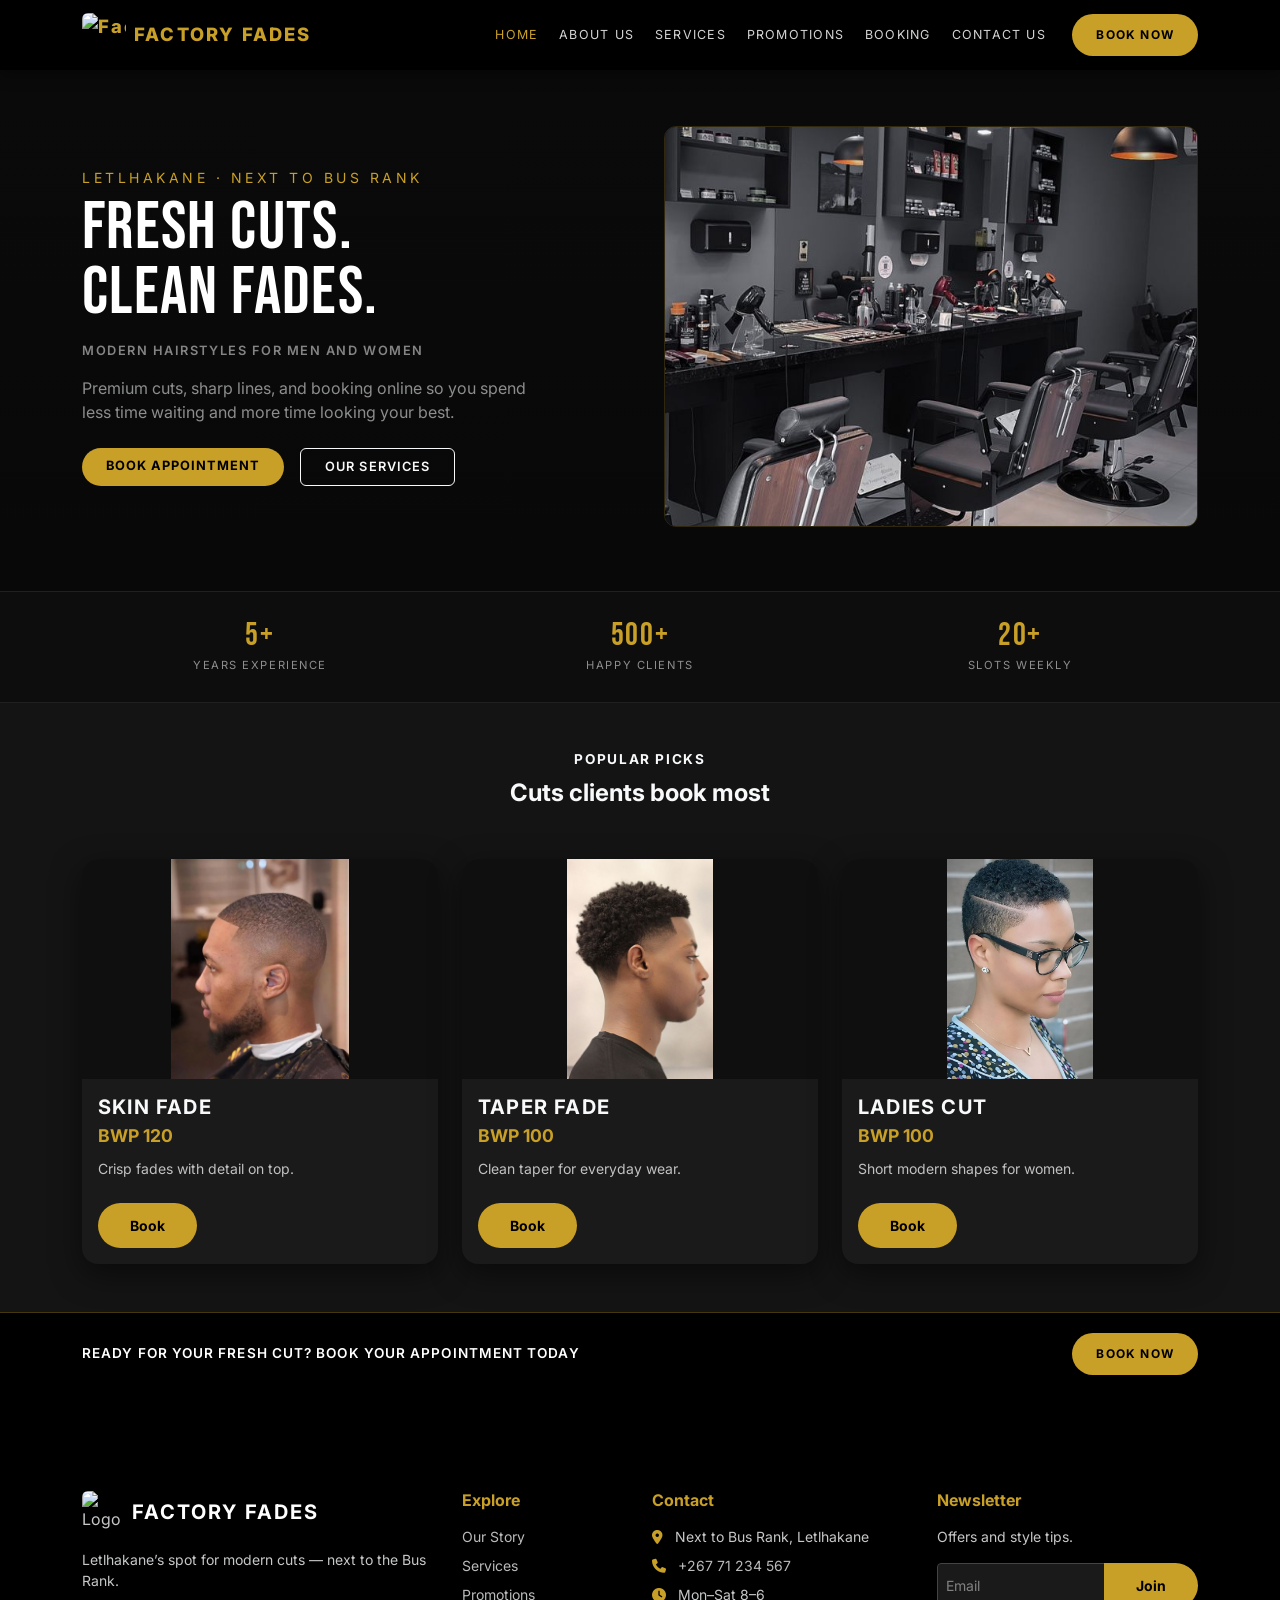
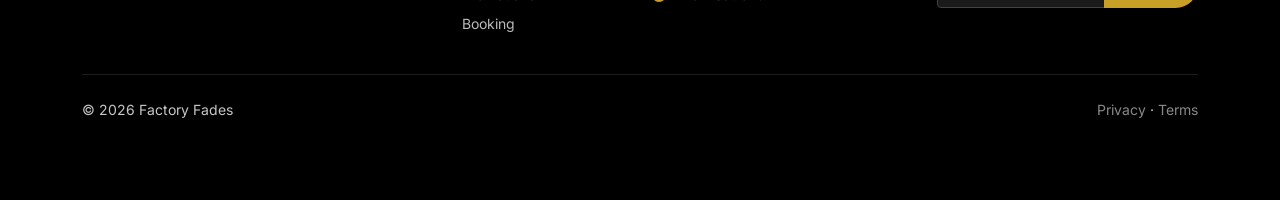
==== Factory Fades/index.html @ 1a67b448 "Update project structure and add new images" ====
<!DOCTYPE html>
<html lang="en">
<head>
    <meta charset="UTF-8">
    <meta name="viewport" content="width=device-width, initial-scale=1.0">
    <title>Factory Fades | Letlhakane #1 Barbershop</title>
    <link rel="preconnect" href="https://fonts.googleapis.com">
    <link rel="preconnect" href="https://fonts.gstatic.com" crossorigin>
    <link href="https://fonts.googleapis.com/css2?family=Bebas+Neue&family=Inter:wght@400;500;600;700&display=swap" rel="stylesheet">
    <link href="https://cdn.jsdelivr.net/npm/bootstrap@5.3.3/dist/css/bootstrap.min.css" rel="stylesheet">
    <link rel="stylesheet" href="https://cdnjs.cloudflare.com/ajax/libs/font-awesome/6.5.1/css/all.min.css">
    <link rel="stylesheet" href="style.css">
    <link rel="icon" href="assets/images/logo.svg" type="image/svg+xml">
</head>
<body>
    <nav class="navbar navbar-expand-lg navbar-dark sticky-top nav-uppercase">
        <div class="container">
            <a class="navbar-brand d-flex align-items-center" href="index.html">
                <img src="assets/images/logo.svg" alt="Factory Fades Logo" width="44" height="44" class="rounded-2">
                <span class="ms-2 d-none d-sm-inline">FACTORY FADES</span>
            </a>
            <button class="navbar-toggler" type="button" data-bs-toggle="collapse" data-bs-target="#navbarNav" aria-controls="navbarNav" aria-expanded="false" aria-label="Toggle navigation">
                <span class="navbar-toggler-icon"></span>
            </button>
            <div class="collapse navbar-collapse" id="navbarNav">
                <ul class="navbar-nav ms-auto">
                    <li class="nav-item"><a class="nav-link active" href="index.html">Home</a></li>
                    <li class="nav-item"><a class="nav-link" href="about.html">About Us</a></li>
                    <li class="nav-item"><a class="nav-link" href="services.html">Services</a></li>
                    <li class="nav-item"><a class="nav-link" href="promotions.html">Promotions</a></li>
                    <li class="nav-item"><a class="nav-link" href="booking.html">Booking</a></li>
                    <li class="nav-item"><a class="nav-link" href="contact.html">Contact Us</a></li>
                </ul>
                <div class="ms-lg-3 mt-3 mt-lg-0">
                    <a href="booking.html" class="btn btn-gold btn-sm px-4 text-uppercase fw-bold" style="letter-spacing: 0.1em; font-size: 0.75rem;">Book Now</a>
                </div>
            </div>
        </div>
    </nav>

    <header class="hero-split">
        <div class="container">
            <div class="row align-items-center g-4 g-lg-5">
                <div class="col-lg-6">
                    <p class="small text-uppercase text-gold mb-2" style="letter-spacing: 0.25em;">Letlhakane · Next to Bus Rank</p>
                    <h1 class="hero-display text-white mb-3">Fresh cuts.<br>Clean fades.</h1>
                    <p class="text-uppercase text-white-50 fw-semibold mb-3" style="letter-spacing: 0.12em; font-size: 0.8rem;">Modern hairstyles for men and women</p>
                    <p class="text-muted mb-4" style="max-width: 28rem;">Premium cuts, sharp lines, and booking online so you spend less time waiting and more time looking your best.</p>
                    <div class="d-flex flex-wrap gap-3">
                        <a href="booking.html" class="btn btn-gold px-4 py-2 fw-bold text-uppercase" style="letter-spacing: 0.08em; font-size: 0.8rem;">Book appointment</a>
                        <a href="services.html" class="btn btn-outline-light px-4 py-2 fw-semibold text-uppercase" style="letter-spacing: 0.08em; font-size: 0.8rem;">Our services</a>
                    </div>
                </div>
                <div class="col-lg-6">
                    <div class="hero-visual mx-lg-0 mx-auto">
                        <img src="images/Jaques barbershop.jpg" alt="Factory Fades team and clients in the shop" loading="eager">
                    </div>
                </div>
            </div>
        </div>
    </header>

    <section class="stats-strip">
        <div class="container">
            <div class="row justify-content-center">
                <div class="col-4 col-md-4">
                    <div class="stat-item">
                        <div class="num">5+</div>
                        <div class="lbl">Years experience</div>
                    </div>
                </div>
                <div class="col-4 col-md-4">
                    <div class="stat-item">
                        <div class="num">500+</div>
                        <div class="lbl">Happy clients</div>
                    </div>
                </div>
                <div class="col-4 col-md-4">
                    <div class="stat-item">
                        <div class="num">20+</div>
                        <div class="lbl">Slots weekly</div>
                    </div>
                </div>
            </div>
        </div>
    </section>

    <section class="py-5 bg-light">
        <div class="container">
            <div class="text-center mb-5">
                <h2 class="fw-bold text-uppercase" style="letter-spacing: 0.12em; font-size: 0.85rem; color: var(--gold);">Popular picks</h2>
                <p class="fs-4 fw-bold mb-0 mt-2">Cuts clients book most</p>
            </div>
            <div class="row g-4">
                <div class="col-md-4">
                    <div class="service-card card h-100">
                        <img src="images/skin-fade.jpg.jpg" class="card-img-top" alt="Skin fade">
                        <div class="card-body d-flex flex-column">
                            <h5 class="text-uppercase mb-1" style="letter-spacing: 0.06em;">Skin fade</h5>
                            <span class="price mb-2">BWP 120</span>
                            <p class="text-muted small flex-grow-1">Crisp fades with detail on top.</p>
                            <a href="booking.html?service=high-fade" class="btn btn-sm btn-gold mt-2 align-self-start">Book</a>
                        </div>
                    </div>
                </div>
                <div class="col-md-4">
                    <div class="service-card card h-100">
                        <img src="images/taper.jpg.jpg" class="card-img-top" alt="Taper fade">
                        <div class="card-body d-flex flex-column">
                            <h5 class="text-uppercase mb-1" style="letter-spacing: 0.06em;">Taper fade</h5>
                            <span class="price mb-2">BWP 100</span>
                            <p class="text-muted small flex-grow-1">Clean taper for everyday wear.</p>
                            <a href="booking.html?service=textured-crop" class="btn btn-sm btn-gold mt-2 align-self-start">Book</a>
                        </div>
                    </div>
                </div>
                <div class="col-md-4">
                    <div class="service-card card h-100">
                        <img src="images/ladies.jpg.jpg" class="card-img-top" alt="Ladies cut">
                        <div class="card-body d-flex flex-column">
                            <h5 class="text-uppercase mb-1" style="letter-spacing: 0.06em;">Ladies cut</h5>
                            <span class="price mb-2">BWP 100</span>
                            <p class="text-muted small flex-grow-1">Short modern shapes for women.</p>
                            <a href="booking.html?service=short-bob" class="btn btn-sm btn-gold mt-2 align-self-start">Book</a>
                        </div>
                    </div>
                </div>
            </div>
        </div>
    </section>

    <div class="cta-strip">
        <div class="container cta-inner">
            <p class="text-white">Ready for your fresh cut? Book your appointment today</p>
            <a href="booking.html" class="btn btn-gold btn-sm px-4 text-uppercase fw-bold" style="letter-spacing: 0.1em; font-size: 0.75rem;">Book Now</a>
        </div>
    </div>

    <footer>
        <div class="container py-5">
            <div class="row g-4">
                <div class="col-lg-4">
                    <div class="d-flex align-items-center mb-3">
                        <img src="assets/images/logo.svg" alt="Logo" width="42" height="42" class="rounded-2 me-2">
                        <span class="fw-bold text-white fs-5" style="letter-spacing: 0.1em;">FACTORY FADES</span>
                    </div>
                    <p class="small">Letlhakane’s spot for modern cuts — next to the Bus Rank.</p>
                </div>
                <div class="col-lg-2 col-md-4">
                    <h5>Explore</h5>
                    <ul class="list-unstyled small">
                        <li class="mb-2"><a href="about.html">Our Story</a></li>
                        <li class="mb-2"><a href="services.html">Services</a></li>
                        <li class="mb-2"><a href="promotions.html">Promotions</a></li>
                        <li class="mb-2"><a href="booking.html">Booking</a></li>
                    </ul>
                </div>
                <div class="col-lg-3 col-md-4">
                    <h5>Contact</h5>
                    <ul class="list-unstyled small">
                        <li class="mb-2"><i class="fas fa-map-marker-alt me-2 text-gold"></i> Next to Bus Rank, Letlhakane</li>
                        <li class="mb-2"><i class="fas fa-phone me-2 text-gold"></i> <a href="tel:+26771234567">+267 71 234 567</a></li>
                        <li><i class="fas fa-clock me-2 text-gold"></i> Mon–Sat 8–6</li>
                    </ul>
                </div>
                <div class="col-lg-3 col-md-4">
                    <h5>Newsletter</h5>
                    <p class="small">Offers and style tips.</p>
                    <div class="input-group">
                        <input type="email" class="form-control form-control-sm" placeholder="Email" aria-label="Newsletter email">
                        <button class="btn btn-gold btn-sm" type="button">Join</button>
                    </div>
                </div>
            </div>
            <hr class="my-4 border-secondary">
            <div class="row align-items-center">
                <div class="col-md-6 text-center text-md-start small">&copy; 2026 Factory Fades</div>
                <div class="col-md-6 text-center text-md-end small mt-2 mt-md-0">
                    <a href="#" class="text-decoration-none text-muted">Privacy</a> · <a href="#" class="text-decoration-none text-muted">Terms</a>
                </div>
            </div>
        </div>
    </footer>

    <button type="button" id="scrollTopBtn" class="scroll-top-btn" title="Back to top" aria-label="Back to top"><i class="fas fa-arrow-up" aria-hidden="true"></i></button>

    <script src="https://cdn.jsdelivr.net/npm/bootstrap@5.3.3/dist/js/bootstrap.bundle.min.js"></script>
    <script src="script.js"></script>
</body>
</html>
---- Factory Fades/style.css ----
/* Factory Fades - Premium Black Theme */
:root {
  --gold: #C9A027;
  --black: #000000;
  --dark: #0F0F0F;
  --charcoal: #1A1A1A;
  --text: #F8F9FA;
}

body {
  font-family: 'Inter', 'Segoe UI', system-ui, -apple-system, sans-serif;
  background-color: var(--black) !important;
  color: var(--text);
}

.hero-display {
  font-family: 'Bebas Neue', 'Impact', sans-serif;
  letter-spacing: 0.02em;
  line-height: 0.95;
  font-size: clamp(2.75rem, 8vw, 4.25rem);
  font-weight: 400;
  text-transform: uppercase;
}

h1, h2, h3, h4, h5 {
  color: var(--text);
  font-weight: 700;
}

.bg-gold {
  background-color: var(--gold) !important;
}

.text-gold {
  color: var(--gold) !important;
}

.border-gold {
  border-color: var(--gold) !important;
}

.navbar {
  background-color: var(--black) !important;
  box-shadow: 0 4px 15px rgba(0,0,0,0.4);
}

.navbar .nav-link {
  color: rgba(248, 249, 250, 0.85) !important;
}

.navbar .nav-link:hover,
.navbar .nav-link.active {
  color: var(--gold) !important;
}

.navbar-brand {
  color: var(--gold) !important;
  font-weight: 800;
  font-size: 1.15rem;
  letter-spacing: 0.12em;
}

.nav-uppercase .nav-link {
  font-size: 0.78rem;
  letter-spacing: 0.1em;
  text-transform: uppercase;
  padding: 0.5rem 0.65rem !important;
}

.hero {
  background-size: cover;
  background-position: center;
  min-height: 650px;
  position: relative;
  display: flex;
  align-items: center;
}

.hero .container {
  position: relative;
  z-index: 2;
}

.hero::before {
  content: '';
  position: absolute;
  top: 0; left: 0; right: 0; bottom: 0;
  background: rgba(15,15,15,0.85);
  z-index: 1;
}

.hero-content {
  position: relative;
  z-index: 2;
  padding: 4rem 0;
}

/* Wireframe-style split hero (full-bleed, no dark overlay on whole section) */
.hero-split {
  min-height: auto;
  padding: 3.5rem 0 4rem;
  background: linear-gradient(180deg, #0a0a0a 0%, #080808 100%);
}

.hero-split::before {
  display: none;
}

.hero-split .hero-visual {
  border-radius: 12px;
  overflow: hidden;
  border: 1px solid rgba(201, 160, 39, 0.2);
  aspect-ratio: 4/3;
  max-height: 420px;
}

.hero-split .hero-visual img {
  width: 100%;
  height: 100%;
  object-fit: cover;
}

/* Generic responsive hero images (used on About/Booking/Contact) */
.hero-visual img {
  width: 100%;
  height: auto;
  display: block;
}

.stats-strip {
  border-top: 1px solid rgba(255,255,255,0.08);
  border-bottom: 1px solid rgba(255,255,255,0.08);
  background: #0d0d0d;
}

.stat-item {
  text-align: center;
  padding: 1.75rem 0.5rem;
}

.stat-item .num {
  font-family: 'Bebas Neue', sans-serif;
  font-size: 2rem;
  color: var(--gold);
  line-height: 1;
  letter-spacing: 0.05em;
}

.stat-item .lbl {
  font-size: 0.7rem;
  text-transform: uppercase;
  letter-spacing: 0.14em;
  color: rgba(248, 249, 250, 0.55);
  margin-top: 0.35rem;
}

.cta-strip {
  background: #000;
  border-top: 1px solid rgba(201, 160, 39, 0.35);
  padding: 1.25rem 0;
}

.cta-strip .cta-inner {
  display: flex;
  flex-wrap: wrap;
  align-items: center;
  justify-content: space-between;
  gap: 1rem;
}

.cta-strip p {
  margin: 0;
  font-size: 0.85rem;
  letter-spacing: 0.08em;
  text-transform: uppercase;
  font-weight: 600;
}

.page-intro {
  padding: 3rem 0 2rem;
  background: linear-gradient(180deg, #0f0f0f, #0a0a0a);
  border-bottom: 1px solid rgba(255,255,255,0.06);
}

.page-intro h1 {
  font-family: 'Bebas Neue', sans-serif;
  font-size: clamp(2.5rem, 6vw, 3.5rem);
  letter-spacing: 0.06em;
}

.booking-calendar-panel {
  background: var(--charcoal);
  border: 1px solid #333;
  border-radius: 12px;
  padding: 1.5rem;
  min-height: 420px;
}

.booking-calendar-panel .cal-head {
  display: flex;
  justify-content: space-between;
  align-items: center;
  margin-bottom: 1rem;
  font-weight: 600;
  font-size: 0.9rem;
}

.booking-calendar-panel .cal-grid {
  display: grid;
  grid-template-columns: repeat(7, 1fr);
  gap: 0.35rem;
  text-align: center;
  font-size: 0.75rem;
  align-items: center;
}

.booking-calendar-panel .cal-dow {
  color: rgba(248,249,250,0.45);
  padding: 0.35rem 0;
  font-size: 0.65rem;
  text-transform: uppercase;
}

.booking-calendar-panel .cal-day {
  padding: 0.5rem 0;
  border-radius: 6px;
  color: rgba(248,249,250,0.35);
}

.booking-calendar-panel .cal-day.active {
  background: var(--gold);
  color: var(--black);
  font-weight: 700;
}

.contact-hero-img {
  border-radius: 12px;
  overflow: hidden;
  border: 1px solid rgba(201, 160, 39, 0.2);
  max-height: 280px;
}

.contact-hero-img img {
  width: 100%;
  height: 100%;
  object-fit: cover;
}

.map-embed-clean {
  border-radius: 12px;
  overflow: hidden;
  border: 1px solid #333;
  min-height: 220px;
}

.service-card, .promo-card {
  background-color: var(--charcoal);
  border: none;
  border-radius: 16px;
  overflow: hidden;
  box-shadow: 0 10px 30px rgba(0,0,0,0.5);
  transition: transform 0.25s ease, box-shadow 0.25s ease;
}

.service-card .card-img-top {
  height: 220px;
  width: 100%;
  object-fit: contain; /* Avoid "zoomed" look caused by cover-cropping */
  background: #0f0f0f;
}

/* Smaller haircut thumbnails row (quick services) */
.quick-services-row .service-card .card-img-top {
  height: 110px;
  width: 100%;
  object-fit: contain; /* Avoid blur/zoom from cover-cropping */
}

.service-card:hover {
  transform: translateY(-8px);
  box-shadow: 0 20px 40px rgba(201,160,39,0.25);
}

.price {
  color: var(--gold);
  font-weight: 700;
  font-size: 1.1rem;
}

.btn-gold {
  background-color: var(--gold);
  color: var(--black);
  font-weight: 700;
  padding: 12px 32px;
  border-radius: 50px;
  border: none;
}

.btn-gold:hover {
  background-color: #B38F1F;
  color: var(--black);
  transform: translateY(-2px);
}

.btn-outline-light:hover {
  color: var(--black);
}

section.bg-light {
  background-color: #141414 !important;
}

section.bg-light h2,
section.bg-light .text-muted {
  color: var(--text) !important;
}

section.bg-light .text-muted {
  opacity: 0.75;
}

footer {
  background-color: var(--black);
  color: rgba(248, 249, 250, 0.8);
  padding: 3rem 0 2rem;
}

footer h5 {
  color: var(--gold);
  font-size: 1rem;
  margin-bottom: 1rem;
}

footer a {
  color: rgba(248, 249, 250, 0.75);
  text-decoration: none;
}

footer a:hover {
  color: var(--gold);
}

.scroll-top-btn {
  position: fixed;
  bottom: 1.5rem;
  right: 1.5rem;
  z-index: 1030;
  width: 48px;
  height: 48px;
  border-radius: 50%;
  border: none;
  background: var(--gold);
  color: var(--black);
  cursor: pointer;
  opacity: 0;
  visibility: hidden;
  transition: opacity 0.25s ease, visibility 0.25s ease, transform 0.2s ease;
  display: flex;
  align-items: center;
  justify-content: center;
  font-size: 1.1rem;
  box-shadow: 0 4px 14px rgba(0, 0, 0, 0.35);
}

.scroll-top-btn.visible {
  opacity: 1;
  visibility: visible;
}

.scroll-top-btn:hover {
  background: #B38F1F;
  color: var(--black);
  transform: translateY(-2px);
}

.form-control, .form-select {
  background-color: var(--charcoal);
  border: 1px solid #444;
  color: white;
}

.form-control::placeholder {
  color: rgba(255,255,255,0.45);
}

.form-control:focus, .form-select:focus {
  border-color: var(--gold);
  box-shadow: 0 0 0 0.25rem rgba(201,160,39,0.25);
  background-color: var(--charcoal);
  color: white;
}

.form-label {
  color: var(--text);
}

.form-check-label {
  color: rgba(248, 249, 250, 0.85);
}

.text-muted {
  color: rgba(248, 249, 250, 0.55) !important;
}

.card {
  background-color: var(--charcoal);
  color: var(--text);
}

.modal-content {
  background-color: var(--charcoal);
  color: var(--text);
}

.modal-header.bg-gold .btn-close {
  filter: invert(1);
}

.alert-light {
  background-color: #252525 !important;
  border-color: #444 !important;
  color: var(--text) !important;
}
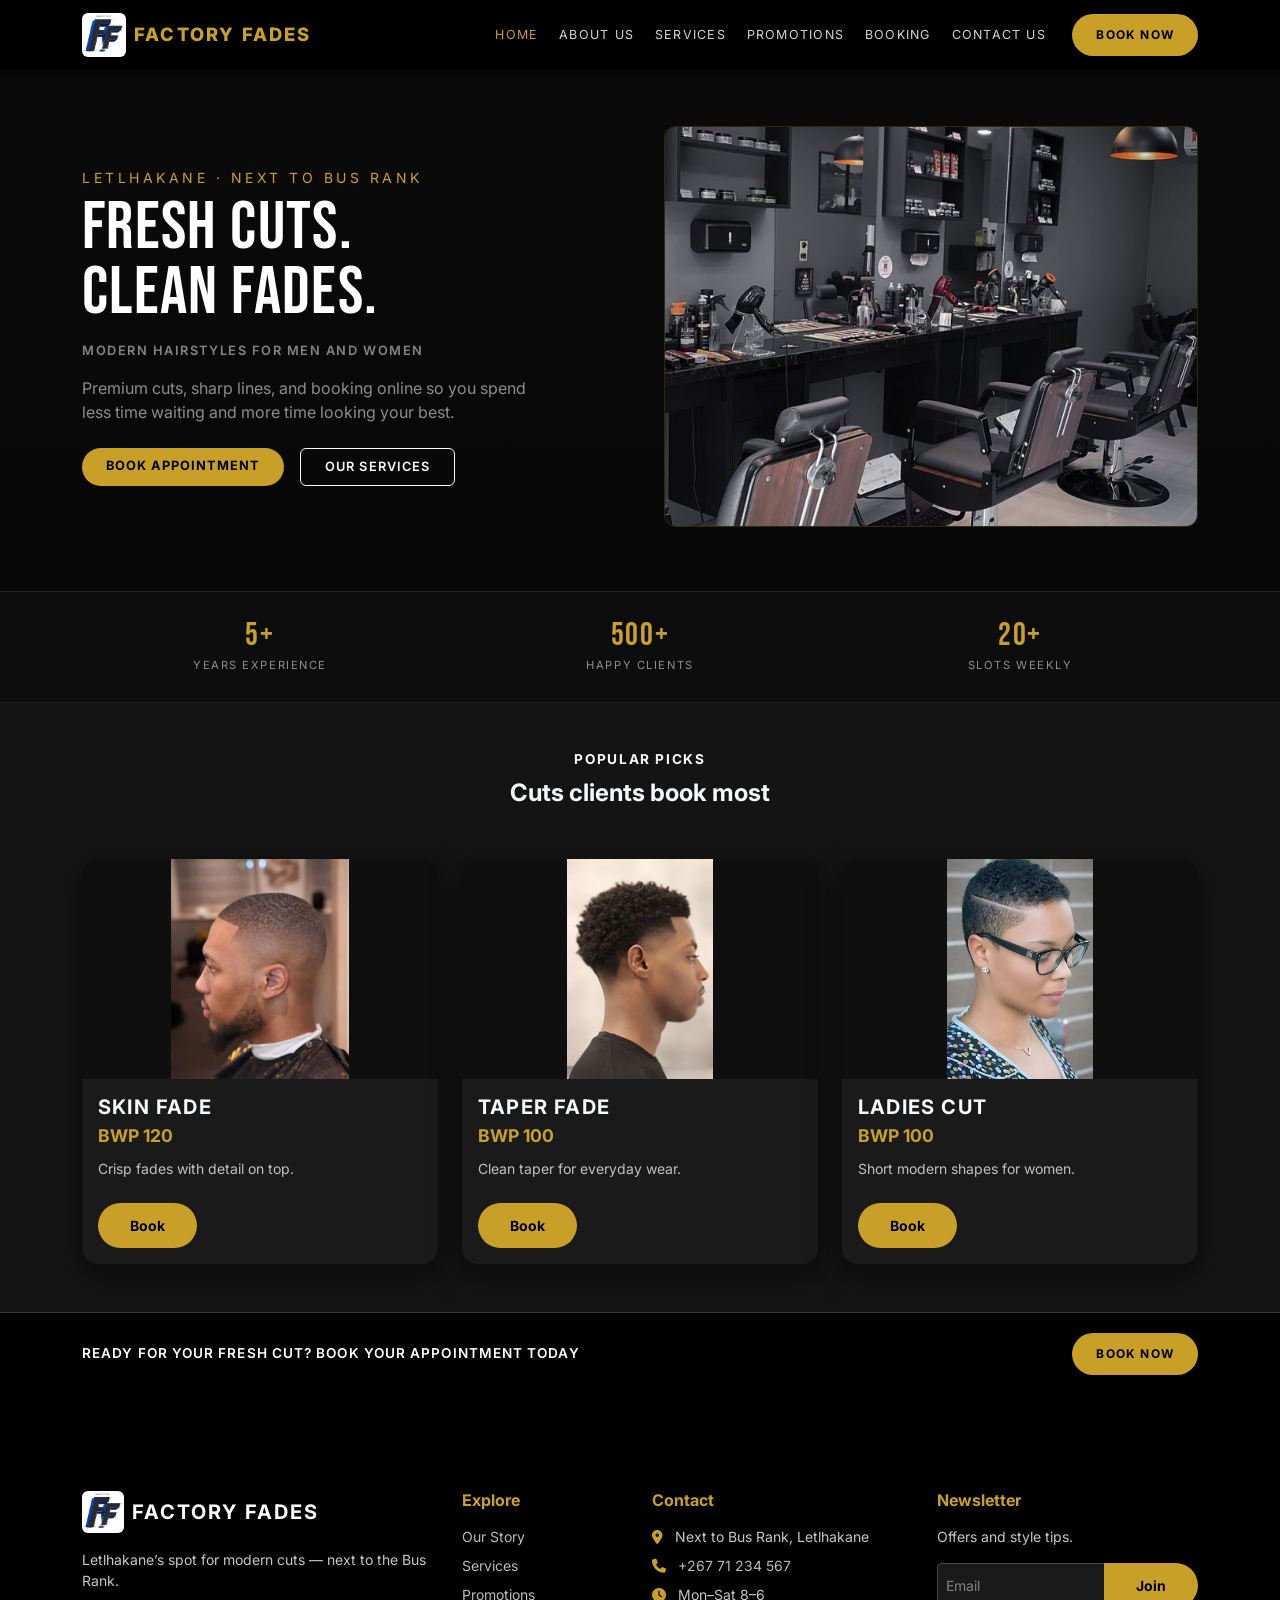
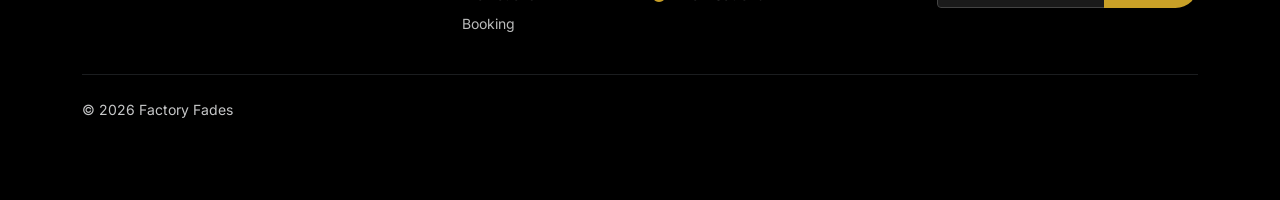
==== commit 339784cc: "Improve website accessibility and structure - Add descriptive alt text and dimensions (width/height)" ====
--- a/Factory Fades/index.html
+++ b/Factory Fades/index.html
@@ -10,13 +10,13 @@
     <link href="https://cdn.jsdelivr.net/npm/bootstrap@5.3.3/dist/css/bootstrap.min.css" rel="stylesheet">
     <link rel="stylesheet" href="https://cdnjs.cloudflare.com/ajax/libs/font-awesome/6.5.1/css/all.min.css">
     <link rel="stylesheet" href="style.css">
-    <link rel="icon" href="assets/images/logo.svg" type="image/svg+xml">
+    <link rel="icon" href="images/FACTORY%20FADES%20LOGO.png" type="image/png">
 </head>
 <body>
     <nav class="navbar navbar-expand-lg navbar-dark sticky-top nav-uppercase">
         <div class="container">
             <a class="navbar-brand d-flex align-items-center" href="index.html">
-                <img src="assets/images/logo.svg" alt="Factory Fades Logo" width="44" height="44" class="rounded-2">
+                <img src="images/FACTORY%20FADES%20LOGO.png" alt="Factory Fades Logo" width="44" height="44" class="rounded-2">
                 <span class="ms-2 d-none d-sm-inline">FACTORY FADES</span>
             </a>
             <button class="navbar-toggler" type="button" data-bs-toggle="collapse" data-bs-target="#navbarNav" aria-controls="navbarNav" aria-expanded="false" aria-label="Toggle navigation">
@@ -53,7 +53,7 @@
                 </div>
                 <div class="col-lg-6">
                     <div class="hero-visual mx-lg-0 mx-auto">
-                        <img src="images/Jaques barbershop.jpg" alt="Factory Fades team and clients in the shop" loading="eager">
+                        <img src="images/Jaques barbershop.jpg" alt="Factory Fades team and clients in the shop" width="500" height="400" loading="eager">
                     </div>
                 </div>
             </div>
@@ -94,7 +94,7 @@
             <div class="row g-4">
                 <div class="col-md-4">
                     <div class="service-card card h-100">
-                        <img src="images/skin-fade.jpg.jpg" class="card-img-top" alt="Skin fade">
+                        <img src="images/skin-fade.jpg.jpg" class="card-img-top" alt="Skin fade" width="280" height="240">
                         <div class="card-body d-flex flex-column">
                             <h5 class="text-uppercase mb-1" style="letter-spacing: 0.06em;">Skin fade</h5>
                             <span class="price mb-2">BWP 120</span>
@@ -105,7 +105,7 @@
                 </div>
                 <div class="col-md-4">
                     <div class="service-card card h-100">
-                        <img src="images/taper.jpg.jpg" class="card-img-top" alt="Taper fade">
+                        <img src="images/taper.jpg.jpg" class="card-img-top" alt="Taper fade" width="280" height="240">
                         <div class="card-body d-flex flex-column">
                             <h5 class="text-uppercase mb-1" style="letter-spacing: 0.06em;">Taper fade</h5>
                             <span class="price mb-2">BWP 100</span>
@@ -116,7 +116,7 @@
                 </div>
                 <div class="col-md-4">
                     <div class="service-card card h-100">
-                        <img src="images/ladies.jpg.jpg" class="card-img-top" alt="Ladies cut">
+                        <img src="images/ladies.jpg.jpg" class="card-img-top" alt="Ladies cut" width="280" height="240">
                         <div class="card-body d-flex flex-column">
                             <h5 class="text-uppercase mb-1" style="letter-spacing: 0.06em;">Ladies cut</h5>
                             <span class="price mb-2">BWP 100</span>
@@ -141,7 +141,7 @@
             <div class="row g-4">
                 <div class="col-lg-4">
                     <div class="d-flex align-items-center mb-3">
-                        <img src="assets/images/logo.svg" alt="Logo" width="42" height="42" class="rounded-2 me-2">
+                        <img src="images/FACTORY%20FADES%20LOGO.png" alt="Logo" width="42" height="42" class="rounded-2 me-2">
                         <span class="fw-bold text-white fs-5" style="letter-spacing: 0.1em;">FACTORY FADES</span>
                     </div>
                     <p class="small">Letlhakane’s spot for modern cuts — next to the Bus Rank.</p>
@@ -176,7 +176,6 @@
             <div class="row align-items-center">
                 <div class="col-md-6 text-center text-md-start small">&copy; 2026 Factory Fades</div>
                 <div class="col-md-6 text-center text-md-end small mt-2 mt-md-0">
-                    <a href="#" class="text-decoration-none text-muted">Privacy</a> · <a href="#" class="text-decoration-none text-muted">Terms</a>
                 </div>
             </div>
         </div>
